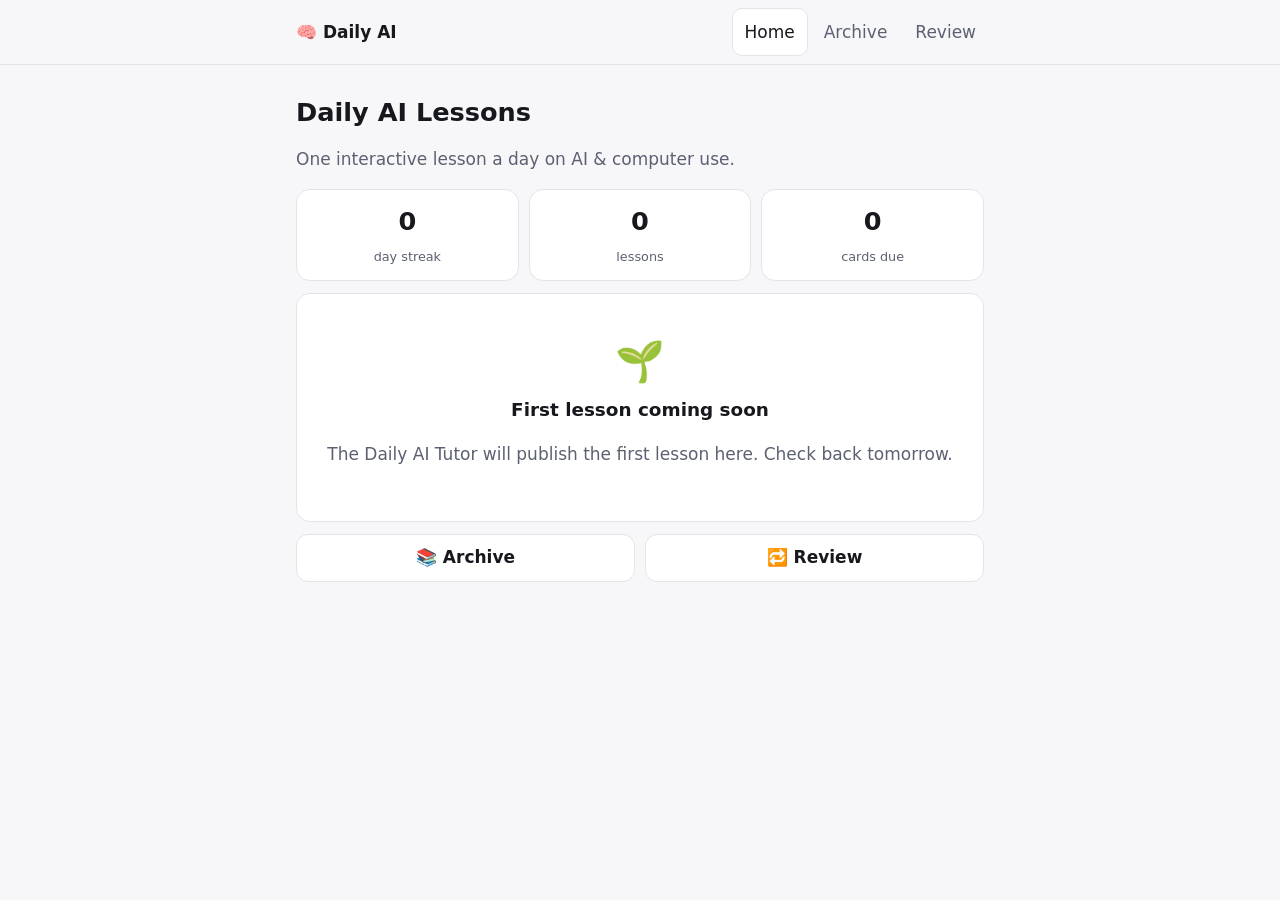
==== index.html @ d94472a5 "Initial site: home, archive, review, publish script" ====
<!doctype html><html lang="en"><head><meta charset="utf-8"><meta name="viewport" content="width=device-width,initial-scale=1,viewport-fit=cover">
<title>Home · Daily AI Lessons</title><meta name="color-scheme" content="light dark"><link rel="stylesheet" href="assets/site.css"></head><body>
<header class="site"><nav><a class="brand" href="./">🧠 Daily AI</a>
<a class="tab" href="./" aria-current="page">Home</a><a class="tab" href="archive.html" >Archive</a><a class="tab" href="review.html" >Review</a></nav></header>
<main class="wrap" id="app"><p class="muted">Loading…</p></main>
<script src="assets/site.js"></script><script>
(async () => {
  const app = document.getElementById('app');
  const L = await DAL.loadLessons().catch(() => []);
  const srs = DAL.loadSRS(); const now = Date.now();
  let due = 0, total = 0;
  L.forEach(l => (l.cards||[]).forEach((c,i) => { total++; const s = srs[DAL.cardId(l,i)]; if (s && s.due <= now) due++; }));
  const today = DAL.todayISO(); const latest = L[0];
  let h = `<h1>Daily AI Lessons</h1><p class="muted">One interactive lesson a day on AI &amp; computer use.</p>
  <div class="stats"><div class="stat"><b>${DAL.streak(L)}</b><span>day streak</span></div>
  <div class="stat"><b>${L.length}</b><span>lessons</span></div><div class="stat"><b>${due}</b><span>cards due</span></div></div>`;
  if (!latest) {
    h += `<div class="card empty"><div class="big">🌱</div><h3>First lesson coming soon</h3>
      <p class="muted">The Daily AI Tutor will publish the first lesson here. Check back tomorrow.</p></div>`;
  } else {
    h += `<h2>${latest.date === today ? "Today's lesson" : 'Latest lesson'}</h2>` + DAL.lessonCard(latest, {cta: true});
  }
  h += `<div class="row"><a class="btn" href="archive.html">📚 Archive</a><a class="btn ${due ? 'primary' : ''}" href="review.html">🔁 Review${total ? ` (${due} due)` : ''}</a></div>`;
  app.innerHTML = h;
})();
</script></body></html>
---- assets/site.css ----
:root{color-scheme:light dark;--bg:#f7f7f9;--fg:#16181d;--muted:#5b6170;--card:#fff;--border:#e2e4ea;--accent:#4f46e5;--accent-fg:#fff;--good:#16a34a;--bad:#dc2626;--warn:#d97706;--radius:14px}
@media (prefers-color-scheme:dark){:root{--bg:#0f1115;--fg:#e8eaf0;--muted:#9aa1b2;--card:#181b22;--border:#2a2f3a;--accent:#818cf8;--accent-fg:#0f1115}}
*{box-sizing:border-box}html{-webkit-text-size-adjust:100%}
body{margin:0;font:17px/1.55 system-ui,-apple-system,"Segoe UI",Roboto,sans-serif;background:var(--bg);color:var(--fg)}
a{color:var(--accent)}
.wrap{max-width:720px;margin:0 auto;padding:16px 16px 64px}
header.site{position:sticky;top:0;z-index:5;background:var(--bg);border-bottom:1px solid var(--border)}
header.site nav{max-width:720px;margin:0 auto;display:flex;gap:4px;padding:8px 12px;align-items:center}
header.site .brand{font-weight:700;margin-right:auto;text-decoration:none;color:var(--fg);padding:10px 4px}
header.site nav a.tab{text-decoration:none;color:var(--muted);padding:10px 12px;border-radius:10px;min-height:44px;display:inline-flex;align-items:center}
header.site nav a.tab[aria-current=page]{color:var(--fg);background:var(--card);border:1px solid var(--border)}
h1{font-size:1.6rem;line-height:1.25;margin:.6em 0 .3em}h2{font-size:1.2rem;margin:1.4em 0 .5em}
.muted{color:var(--muted)}
.card{background:var(--card);border:1px solid var(--border);border-radius:var(--radius);padding:18px;margin:12px 0}
.card h3{margin:.2em 0 .3em;font-size:1.15rem}
.tags{display:flex;gap:6px;flex-wrap:wrap;margin:6px 0}
.tag{font-size:.78rem;padding:3px 9px;border-radius:999px;border:1px solid var(--border);color:var(--muted)}
.tag.latest{border-color:var(--warn);color:var(--warn)}.tag.fundamentals{border-color:var(--accent);color:var(--accent)}
.btn{display:inline-flex;align-items:center;justify-content:center;min-height:48px;padding:0 18px;border-radius:12px;border:1px solid var(--border);background:var(--card);color:var(--fg);font:inherit;font-weight:600;text-decoration:none;cursor:pointer}
.btn.primary{background:var(--accent);color:var(--accent-fg);border-color:var(--accent)}
.btn:disabled{opacity:.5}
.row{display:flex;gap:10px;flex-wrap:wrap}.row .btn{flex:1 1 120px}
.stats{display:grid;grid-template-columns:repeat(3,1fr);gap:10px}
.stat{background:var(--card);border:1px solid var(--border);border-radius:var(--radius);padding:12px;text-align:center}
.stat b{display:block;font-size:1.6rem}.stat span{font-size:.8rem;color:var(--muted)}
input[type=search]{width:100%;min-height:48px;font:inherit;padding:0 14px;border-radius:12px;border:1px solid var(--border);background:var(--card);color:var(--fg)}
.filters{display:flex;gap:8px;margin:10px 0}.filters button{flex:1}
.filters button[aria-pressed=true]{background:var(--accent);color:var(--accent-fg);border-color:var(--accent)}
.empty{text-align:center;padding:36px 18px}.empty .big{font-size:2.5rem}
.progress{height:8px;background:var(--border);border-radius:999px;overflow:hidden;margin:8px 0 14px}
.progress>div{height:100%;background:var(--accent);width:0;transition:width .3s}
.choice{display:block;width:100%;text-align:left;margin:8px 0;min-height:52px;padding:12px 16px}
.choice.correct{border-color:var(--good);background:color-mix(in srgb,var(--good) 15%,var(--card))}
.choice.wrong{border-color:var(--bad);background:color-mix(in srgb,var(--bad) 15%,var(--card))}
.answer{border-top:1px dashed var(--border);margin-top:14px;padding-top:12px}
.grades{display:grid;grid-template-columns:repeat(4,1fr);gap:8px;margin-top:14px}
.grades .btn{padding:0 4px;font-size:.92rem;flex-direction:column;min-height:56px}
.grades small{font-weight:400;color:var(--muted);font-size:.72rem}
.g-again{border-color:var(--bad)}.g-hard{border-color:var(--warn)}.g-good{border-color:var(--good)}.g-easy{border-color:var(--accent)}
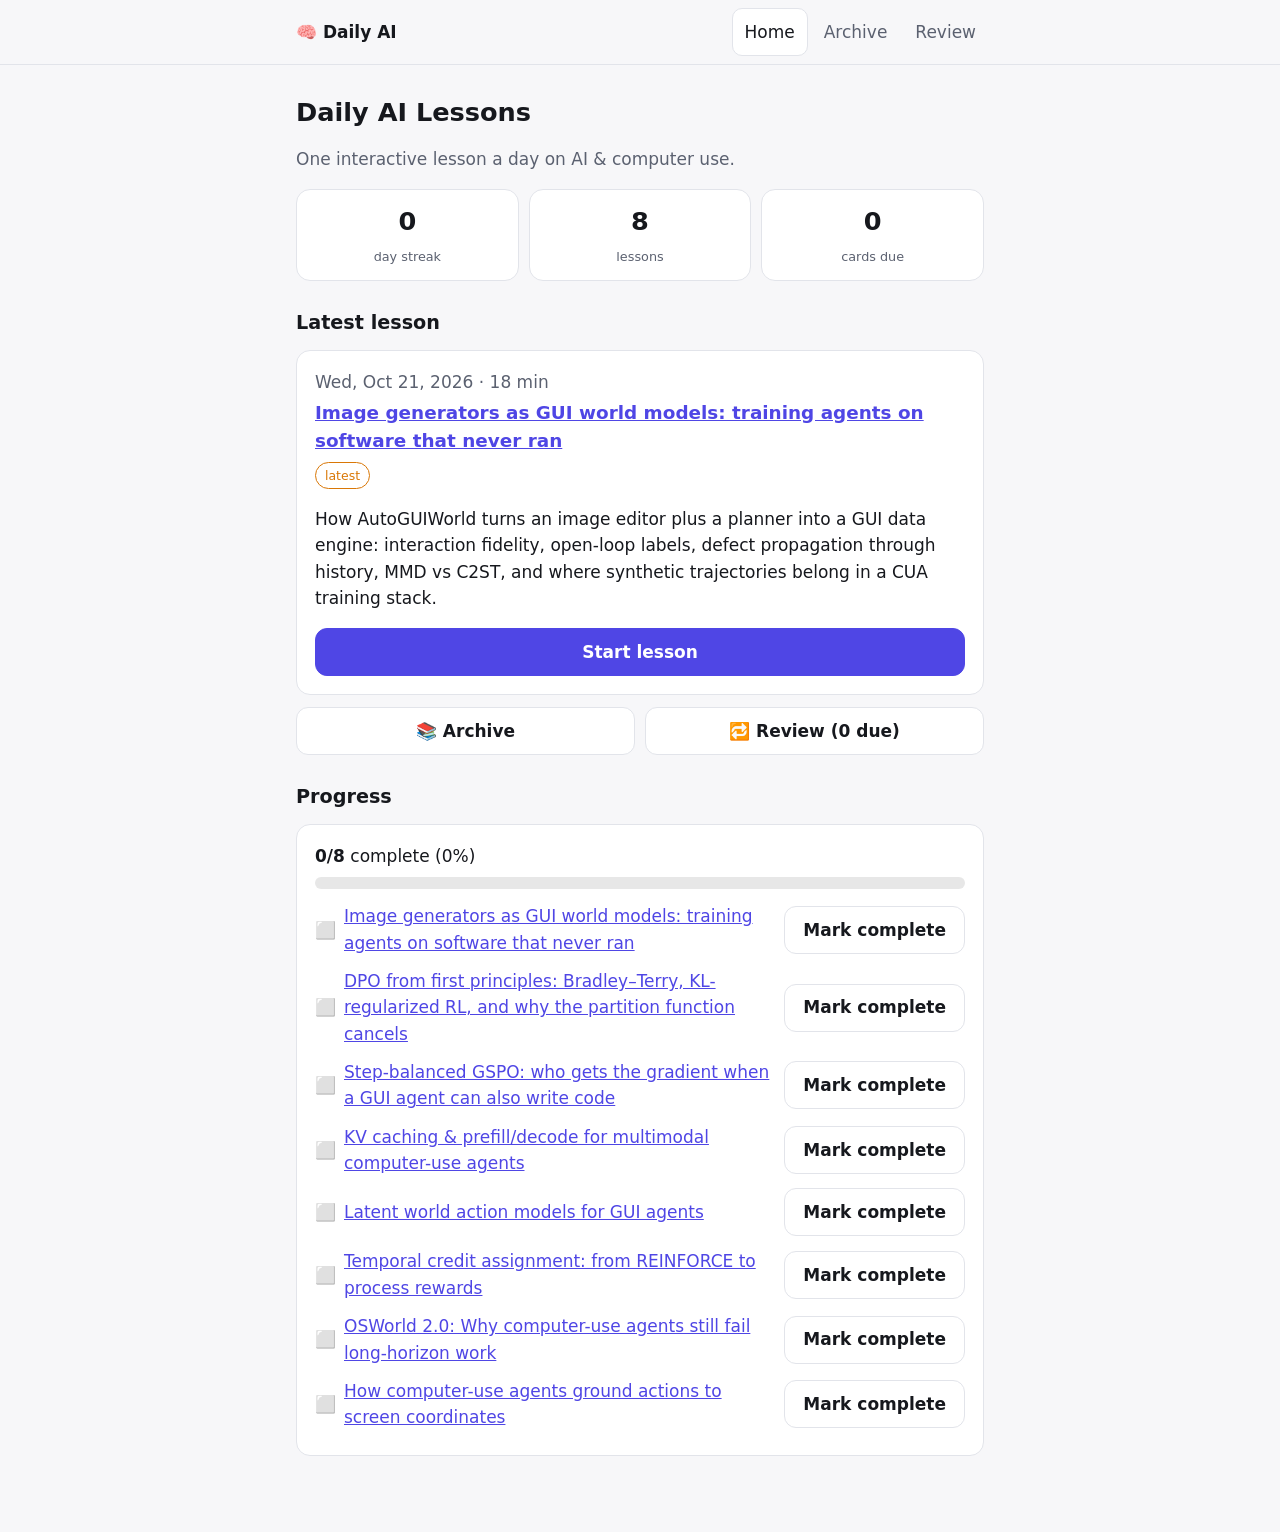
==== commit f905e5f9: "Add Mark complete button, progress on index, completion_status.py" ====
--- a/index.html
+++ b/index.html
@@ -3,7 +3,7 @@
 <header class="site"><nav><a class="brand" href="./">🧠 Daily AI</a>
 <a class="tab" href="./" aria-current="page">Home</a><a class="tab" href="archive.html" >Archive</a><a class="tab" href="review.html" >Review</a></nav></header>
 <main class="wrap" id="app"><p class="muted">Loading…</p></main>
-<script src="assets/site.js"></script><script>
+<script src="assets/site.js"></script><script src="assets/complete.js"></script><script>
 (async () => {
   const app = document.getElementById('app');
   const L = await DAL.loadLessons().catch(() => []);
@@ -21,6 +21,14 @@
     h += `<h2>${latest.date === today ? "Today's lesson" : 'Latest lesson'}</h2>` + DAL.lessonCard(latest, {cta: true});
   }
   h += `<div class="row"><a class="btn" href="archive.html">📚 Archive</a><a class="btn ${due ? 'primary' : ''}" href="review.html">🔁 Review${total ? ` (${due} due)` : ''}</a></div>`;
+  const done = await DALComplete.all('');
+  const n = L.filter(l => done[l.slug]).length, pct = L.length ? Math.round(100*n/L.length) : 0;
+  h += `<h2>Progress</h2><div class="card"><div><b>${n}/${L.length}</b> complete (${pct}%)</div>
+    <div style="height:12px;background:#8883;border-radius:6px;overflow:hidden;margin:8px 0"><div style="height:100%;width:${pct}%;background:#16a34a"></div></div>
+    <ul style="list-style:none;padding:0;margin:0">${L.map(l => `<li style="display:flex;gap:8px;align-items:center;padding:6px 0">
+      <span>${done[l.slug] ? '✅' : '⬜'}</span><a style="flex:1" href="${DAL.esc(l.path)}">${DAL.esc(l.title)}</a>
+      ${done[l.slug] ? '' : `<button class="btn" data-slug="${DAL.esc(l.slug)}">Mark complete</button>`}</li>`).join('')}</ul></div>`;
   app.innerHTML = h;
+  app.querySelectorAll('button[data-slug]').forEach(b => b.onclick = () => { DALComplete.mark(b.dataset.slug); b.outerHTML = '✓'; });
 })();
 </script></body></html>
